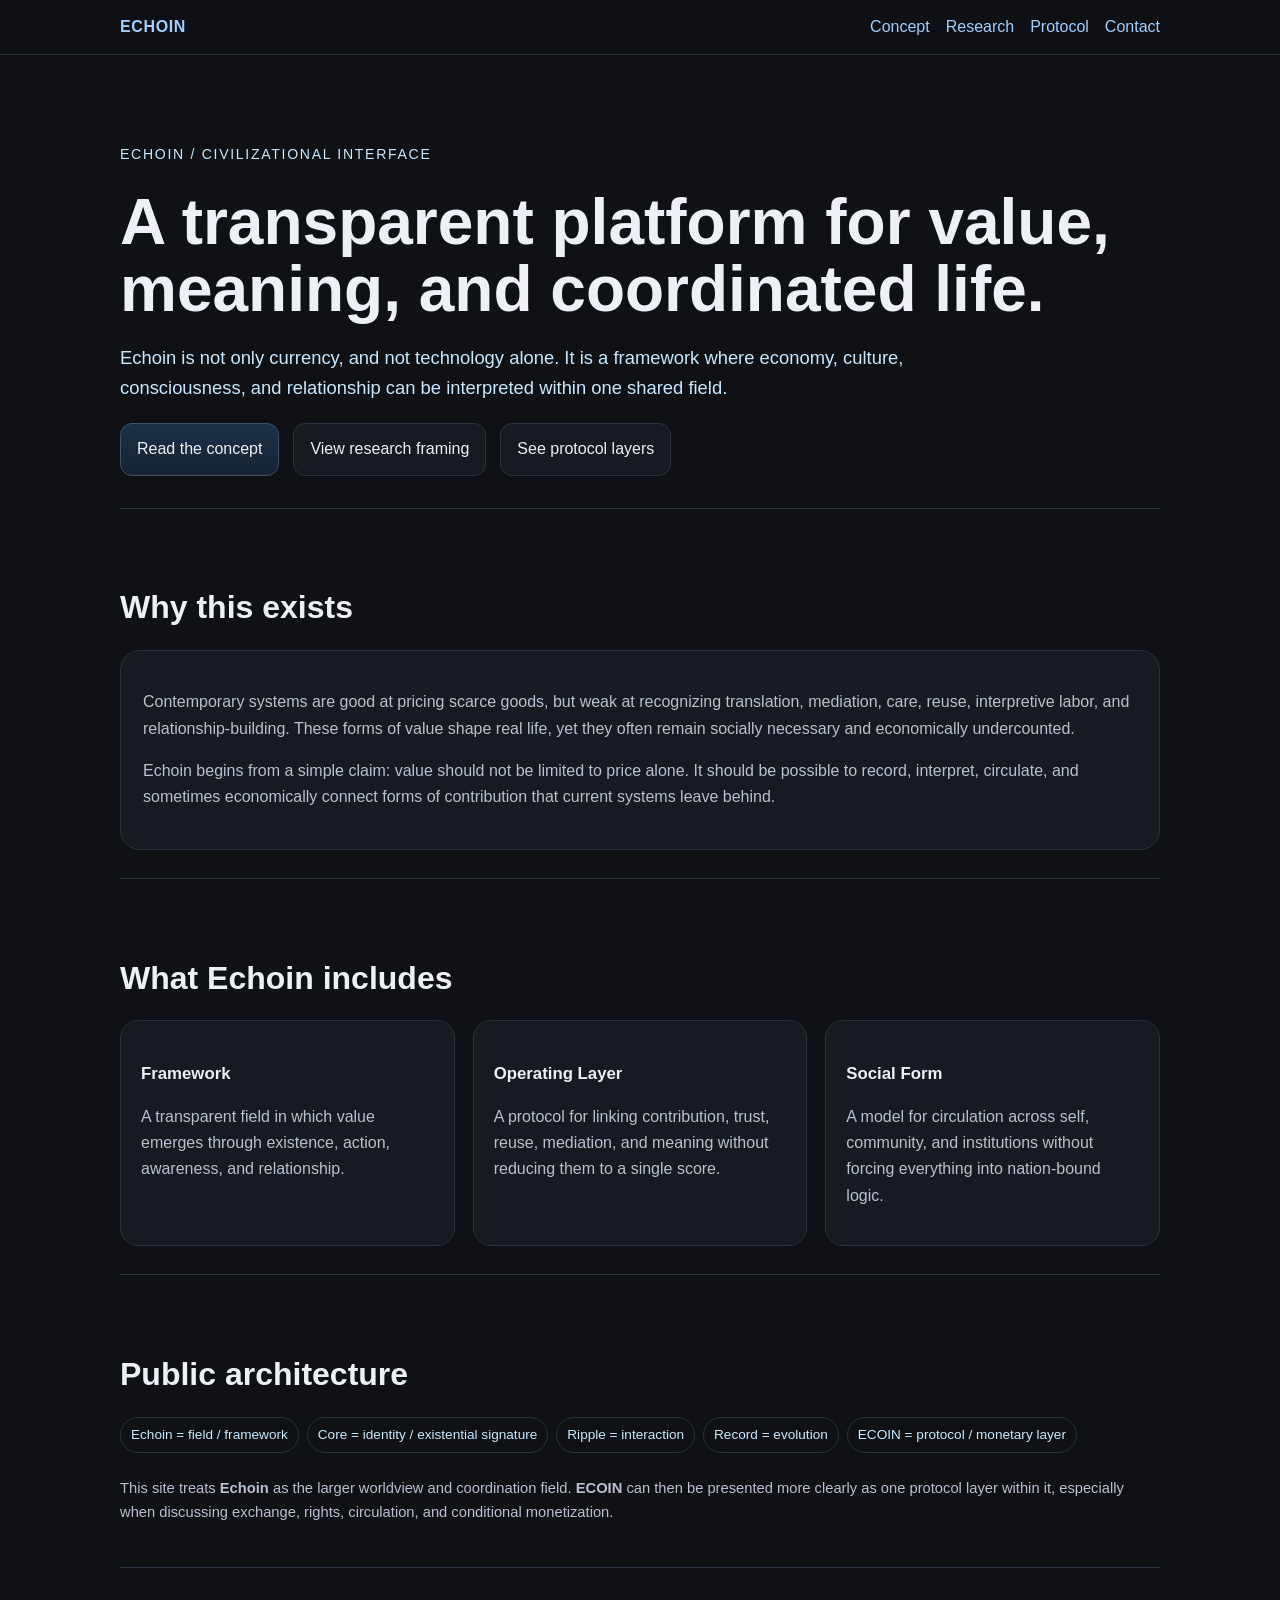
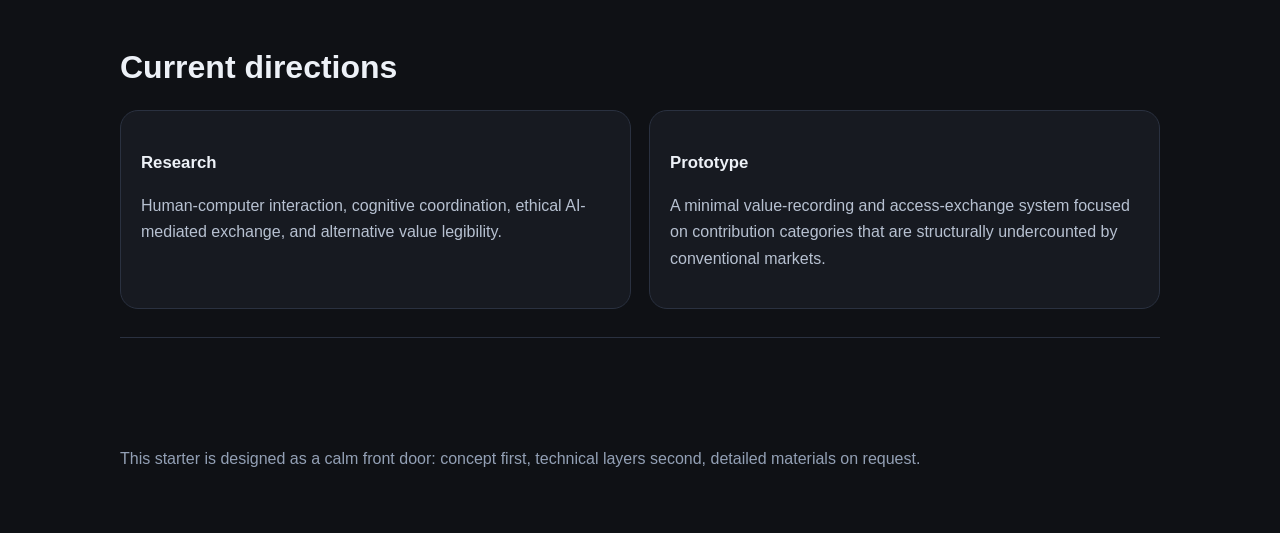
==== index.html @ 708c1d9c "Add files via upload" ====
<!doctype html><html lang="en"><head><meta charset="utf-8"/><meta name="viewport" content="width=device-width, initial-scale=1"/><title>ECHOIN</title><meta name="description" content="Echoin concept site starter."/><link rel="stylesheet" href="styles.css"/></head><body><header><div class="nav"><div class="brand"><a href="index.html">ECHOIN</a></div><nav class="nav-links"><a href="concept.html">Concept</a><a href="research.html">Research</a><a href="protocol.html">Protocol</a><a href="contact.html">Contact</a></nav></div></header><main><section class="hero"><div class="kicker">Echoin / Civilizational Interface</div><h1>A transparent platform for value, meaning, and coordinated life.</h1><p class="lead">Echoin is not only currency, and not technology alone. It is a framework where economy, culture, consciousness, and relationship can be interpreted within one shared field.</p><div class="cta-row"><a class="button primary" href="concept.html">Read the concept</a><a class="button" href="research.html">View research framing</a><a class="button" href="protocol.html">See protocol layers</a></div></section><section><h2>Why this exists</h2><div class="panel"><p>Contemporary systems are good at pricing scarce goods, but weak at recognizing translation, mediation, care, reuse, interpretive labor, and relationship-building. These forms of value shape real life, yet they often remain socially necessary and economically undercounted.</p><p>Echoin begins from a simple claim: value should not be limited to price alone. It should be possible to record, interpret, circulate, and sometimes economically connect forms of contribution that current systems leave behind.</p></div></section><section><h2>What Echoin includes</h2><div class="grid"><div class="card"><h3>Framework</h3><p>A transparent field in which value emerges through existence, action, awareness, and relationship.</p></div><div class="card"><h3>Operating Layer</h3><p>A protocol for linking contribution, trust, reuse, mediation, and meaning without reducing them to a single score.</p></div><div class="card"><h3>Social Form</h3><p>A model for circulation across self, community, and institutions without forcing everything into nation-bound logic.</p></div></div></section><section><h2>Public architecture</h2><span class="badge">Echoin = field / framework</span><span class="badge">Core = identity / existential signature</span><span class="badge">Ripple = interaction</span><span class="badge">Record = evolution</span><span class="badge">ECOIN = protocol / monetary layer</span><p class="small">This site treats <strong>Echoin</strong> as the larger worldview and coordination field. <strong>ECOIN</strong> can then be presented more clearly as one protocol layer within it, especially when discussing exchange, rights, circulation, and conditional monetization.</p></section><section><h2>Current directions</h2><div class="grid"><div class="card wide"><h3>Research</h3><p>Human-computer interaction, cognitive coordination, ethical AI-mediated exchange, and alternative value legibility.</p></div><div class="card wide"><h3>Prototype</h3><p>A minimal value-recording and access-exchange system focused on contribution categories that are structurally undercounted by conventional markets.</p></div></div></section></main><div class="footer"><div>This starter is designed as a calm front door: concept first, technical layers second, detailed materials on request.</div></div></body></html>
---- styles.css ----
:root{--bg:#0f1115;--panel:#171a21;--text:#edf1f7;--muted:#b7c1d1;--line:#2a3140;--accent:#9fd0ff;--accent2:#c8e8ff;--max:1080px}
*{box-sizing:border-box}html,body{margin:0;padding:0;background:var(--bg);color:var(--text);font-family:-apple-system,BlinkMacSystemFont,"Segoe UI",Roboto,Arial,sans-serif;line-height:1.65}a{color:var(--accent);text-decoration:none}a:hover{text-decoration:underline}header{position:sticky;top:0;background:rgba(15,17,21,.86);backdrop-filter:blur(10px);border-bottom:1px solid var(--line);z-index:20}.nav{max-width:var(--max);margin:0 auto;padding:14px 20px;display:flex;gap:18px;align-items:center;justify-content:space-between}.brand{font-weight:700;letter-spacing:.04em}.nav-links{display:flex;gap:16px;flex-wrap:wrap}main{max-width:var(--max);margin:0 auto;padding:40px 20px 80px}.hero{padding:48px 0 32px;border-bottom:1px solid var(--line)}.kicker{font-size:.88rem;color:var(--accent2);text-transform:uppercase;letter-spacing:.12em}h1{font-size:clamp(2rem,6vw,4rem);line-height:1.05;margin:.35em 0 .3em}h2{font-size:clamp(1.4rem,3vw,2rem);margin:1.4em 0 .5em}h3{font-size:1.05rem;margin:1.1em 0 .4em}p.lead{font-size:1.15rem;max-width:850px;color:var(--accent2)}p,li{color:var(--muted)}section{padding:28px 0;border-bottom:1px solid var(--line)}.grid{display:grid;grid-template-columns:repeat(12,1fr);gap:18px}.card{grid-column:span 4;background:var(--panel);border:1px solid var(--line);border-radius:18px;padding:20px}.card.wide{grid-column:span 6}.panel{background:var(--panel);border:1px solid var(--line);border-radius:20px;padding:22px}.badge{display:inline-block;border:1px solid var(--line);border-radius:999px;padding:6px 10px;font-size:.85rem;color:var(--accent2);margin:0 8px 8px 0}.cta-row{display:flex;gap:14px;flex-wrap:wrap;margin-top:20px}.button{display:inline-block;padding:12px 16px;border-radius:12px;border:1px solid var(--line);background:var(--panel);color:var(--text)}.button.primary{background:linear-gradient(180deg,#1b3046,#162334);border-color:#38516d}.table{width:100%;border-collapse:collapse;margin-top:14px}.table th,.table td{border-top:1px solid var(--line);padding:12px 10px;text-align:left;vertical-align:top}.quote{font-size:1.1rem;color:var(--accent2);border-left:3px solid #38516d;padding-left:16px;margin:18px 0}.small{font-size:.92rem}.footer{max-width:var(--max);margin:0 auto;padding:28px 20px 60px;color:#93a0b5}@media (max-width:860px){.card,.card.wide{grid-column:span 12}.nav{align-items:flex-start;flex-direction:column}.hero{padding-top:28px}}
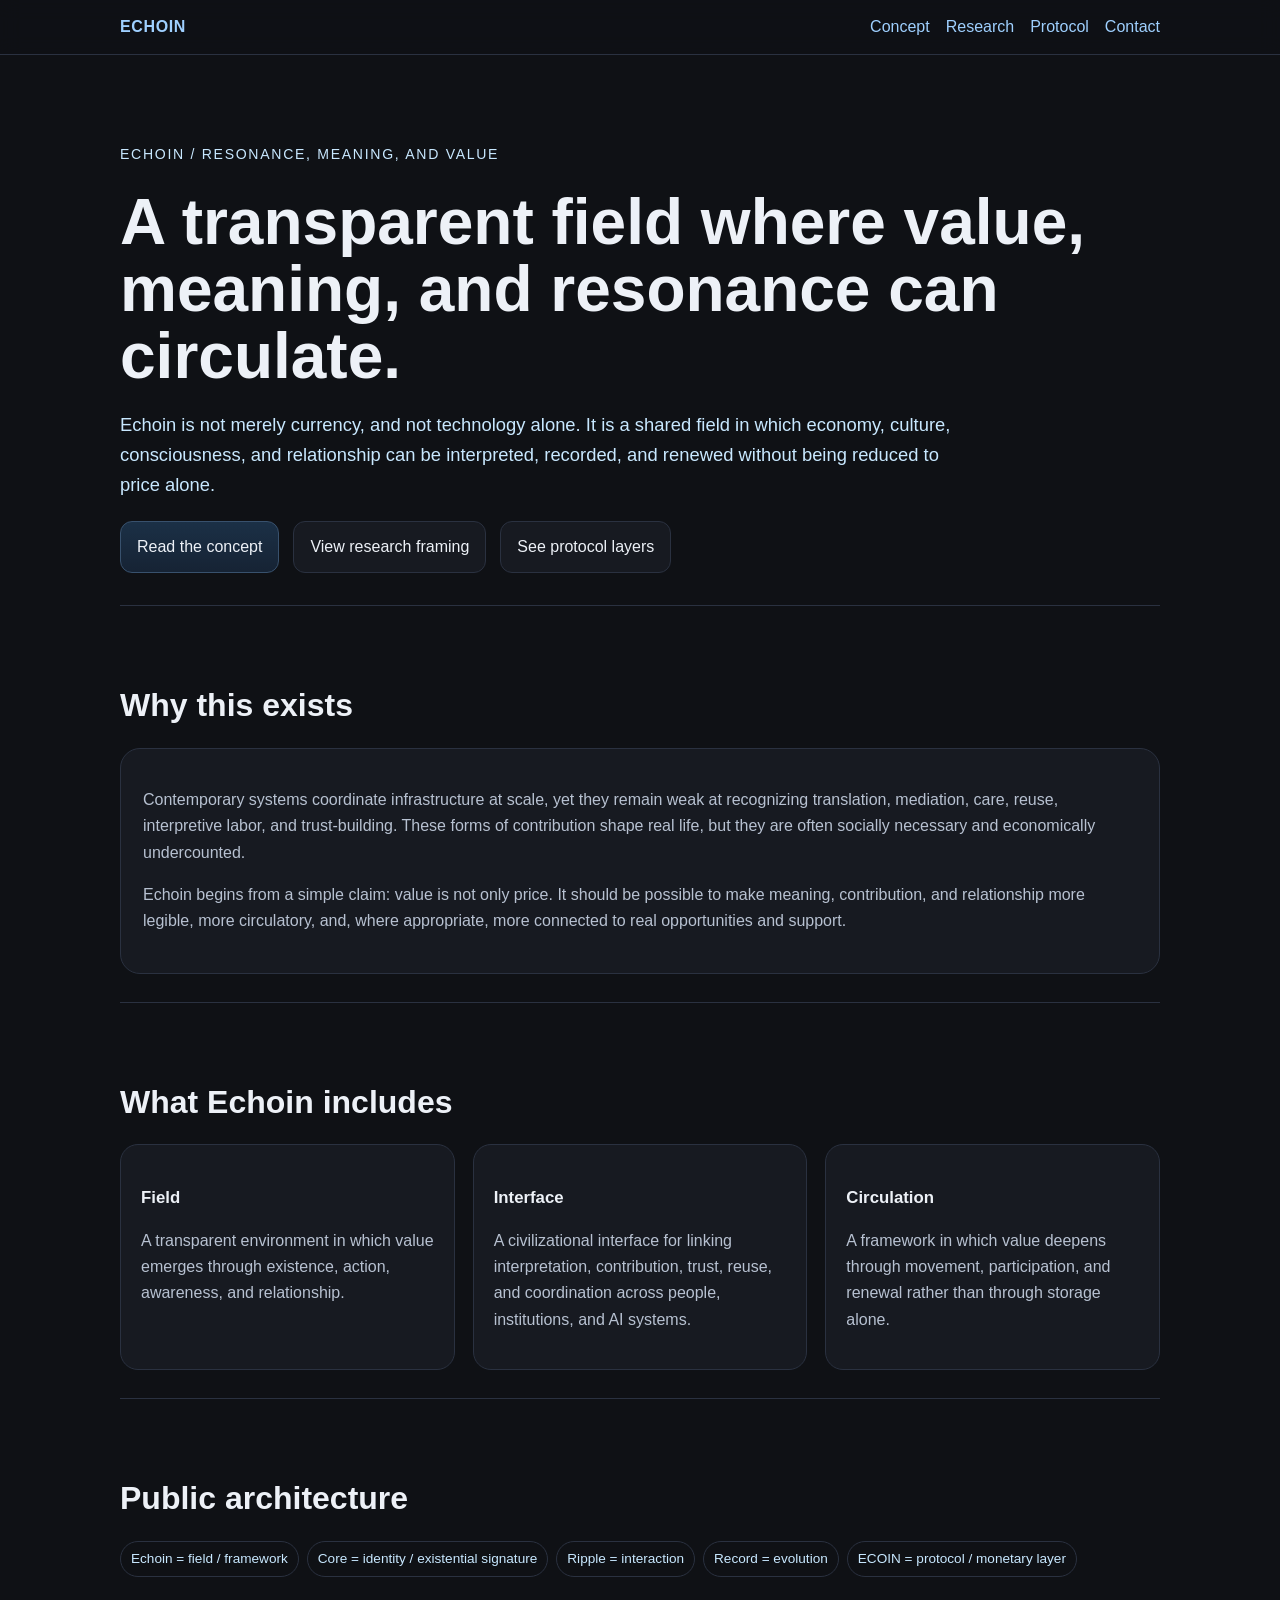
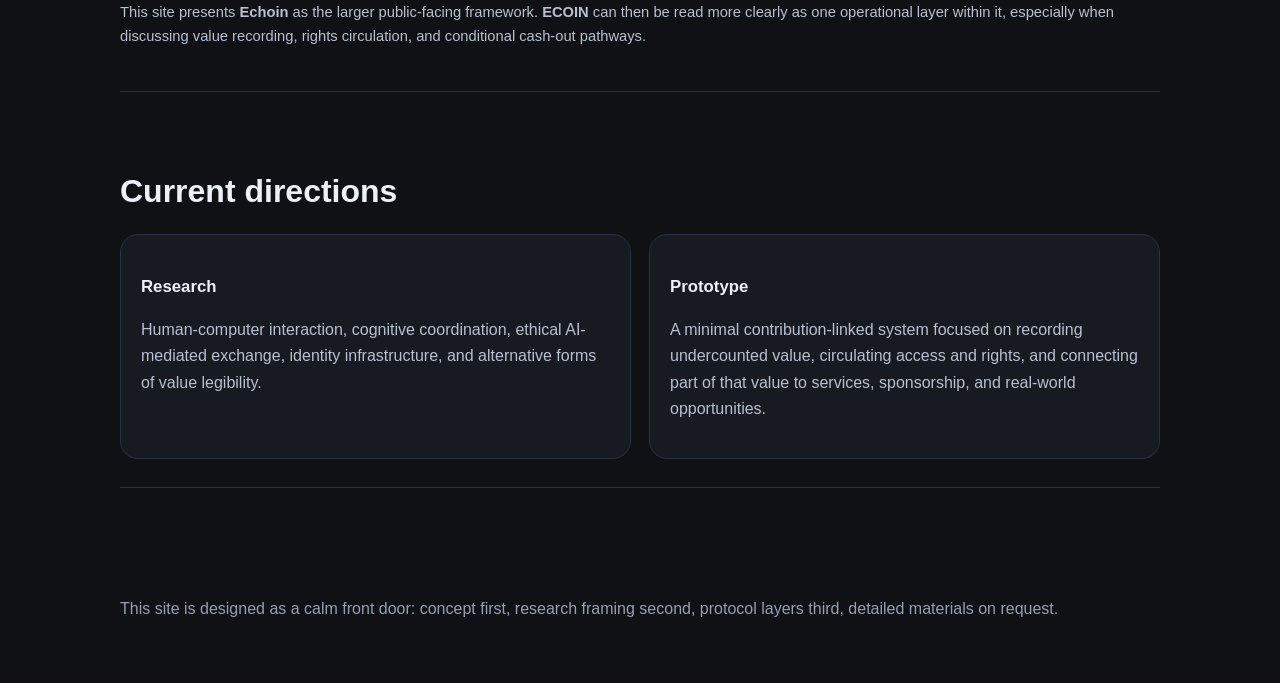
==== commit 0fd45f83: "Update index.html" ====
--- a/index.html
+++ b/index.html
@@ -1 +1 @@
-<!doctype html><html lang="en"><head><meta charset="utf-8"/><meta name="viewport" content="width=device-width, initial-scale=1"/><title>ECHOIN</title><meta name="description" content="Echoin concept site starter."/><link rel="stylesheet" href="styles.css"/></head><body><header><div class="nav"><div class="brand"><a href="index.html">ECHOIN</a></div><nav class="nav-links"><a href="concept.html">Concept</a><a href="research.html">Research</a><a href="protocol.html">Protocol</a><a href="contact.html">Contact</a></nav></div></header><main><section class="hero"><div class="kicker">Echoin / Civilizational Interface</div><h1>A transparent platform for value, meaning, and coordinated life.</h1><p class="lead">Echoin is not only currency, and not technology alone. It is a framework where economy, culture, consciousness, and relationship can be interpreted within one shared field.</p><div class="cta-row"><a class="button primary" href="concept.html">Read the concept</a><a class="button" href="research.html">View research framing</a><a class="button" href="protocol.html">See protocol layers</a></div></section><section><h2>Why this exists</h2><div class="panel"><p>Contemporary systems are good at pricing scarce goods, but weak at recognizing translation, mediation, care, reuse, interpretive labor, and relationship-building. These forms of value shape real life, yet they often remain socially necessary and economically undercounted.</p><p>Echoin begins from a simple claim: value should not be limited to price alone. It should be possible to record, interpret, circulate, and sometimes economically connect forms of contribution that current systems leave behind.</p></div></section><section><h2>What Echoin includes</h2><div class="grid"><div class="card"><h3>Framework</h3><p>A transparent field in which value emerges through existence, action, awareness, and relationship.</p></div><div class="card"><h3>Operating Layer</h3><p>A protocol for linking contribution, trust, reuse, mediation, and meaning without reducing them to a single score.</p></div><div class="card"><h3>Social Form</h3><p>A model for circulation across self, community, and institutions without forcing everything into nation-bound logic.</p></div></div></section><section><h2>Public architecture</h2><span class="badge">Echoin = field / framework</span><span class="badge">Core = identity / existential signature</span><span class="badge">Ripple = interaction</span><span class="badge">Record = evolution</span><span class="badge">ECOIN = protocol / monetary layer</span><p class="small">This site treats <strong>Echoin</strong> as the larger worldview and coordination field. <strong>ECOIN</strong> can then be presented more clearly as one protocol layer within it, especially when discussing exchange, rights, circulation, and conditional monetization.</p></section><section><h2>Current directions</h2><div class="grid"><div class="card wide"><h3>Research</h3><p>Human-computer interaction, cognitive coordination, ethical AI-mediated exchange, and alternative value legibility.</p></div><div class="card wide"><h3>Prototype</h3><p>A minimal value-recording and access-exchange system focused on contribution categories that are structurally undercounted by conventional markets.</p></div></div></section></main><div class="footer"><div>This starter is designed as a calm front door: concept first, technical layers second, detailed materials on request.</div></div></body></html>+<!doctype html><html lang="en"><head><meta charset="utf-8"/><meta name="viewport" content="width=device-width, initial-scale=1"/><title>ECHOIN</title><meta name="description" content="Echoin public concept site."/><link rel="stylesheet" href="styles.css"/></head><body><header><div class="nav"><div class="brand"><a href="index.html">ECHOIN</a></div><nav class="nav-links"><a href="concept.html">Concept</a><a href="research.html">Research</a><a href="protocol.html">Protocol</a><a href="contact.html">Contact</a></nav></div></header><main><section class="hero"><div class="kicker">Echoin / Resonance, Meaning, and Value</div><h1>A transparent field where value, meaning, and resonance can circulate.</h1><p class="lead">Echoin is not merely currency, and not technology alone. It is a shared field in which economy, culture, consciousness, and relationship can be interpreted, recorded, and renewed without being reduced to price alone.</p><div class="cta-row"><a class="button primary" href="concept.html">Read the concept</a><a class="button" href="research.html">View research framing</a><a class="button" href="protocol.html">See protocol layers</a></div></section><section><h2>Why this exists</h2><div class="panel"><p>Contemporary systems coordinate infrastructure at scale, yet they remain weak at recognizing translation, mediation, care, reuse, interpretive labor, and trust-building. These forms of contribution shape real life, but they are often socially necessary and economically undercounted.</p><p>Echoin begins from a simple claim: value is not only price. It should be possible to make meaning, contribution, and relationship more legible, more circulatory, and, where appropriate, more connected to real opportunities and support.</p></div></section><section><h2>What Echoin includes</h2><div class="grid"><div class="card"><h3>Field</h3><p>A transparent environment in which value emerges through existence, action, awareness, and relationship.</p></div><div class="card"><h3>Interface</h3><p>A civilizational interface for linking interpretation, contribution, trust, reuse, and coordination across people, institutions, and AI systems.</p></div><div class="card"><h3>Circulation</h3><p>A framework in which value deepens through movement, participation, and renewal rather than through storage alone.</p></div></div></section><section><h2>Public architecture</h2><span class="badge">Echoin = field / framework</span><span class="badge">Core = identity / existential signature</span><span class="badge">Ripple = interaction</span><span class="badge">Record = evolution</span><span class="badge">ECOIN = protocol / monetary layer</span><p class="small">This site presents <strong>Echoin</strong> as the larger public-facing framework. <strong>ECOIN</strong> can then be read more clearly as one operational layer within it, especially when discussing value recording, rights circulation, and conditional cash-out pathways.</p></section><section><h2>Current directions</h2><div class="grid"><div class="card wide"><h3>Research</h3><p>Human-computer interaction, cognitive coordination, ethical AI-mediated exchange, identity infrastructure, and alternative forms of value legibility.</p></div><div class="card wide"><h3>Prototype</h3><p>A minimal contribution-linked system focused on recording undercounted value, circulating access and rights, and connecting part of that value to services, sponsorship, and real-world opportunities.</p></div></div></section></main><div class="footer"><div>This site is designed as a calm front door: concept first, research framing second, protocol layers third, detailed materials on request.</div></div></body></html>
